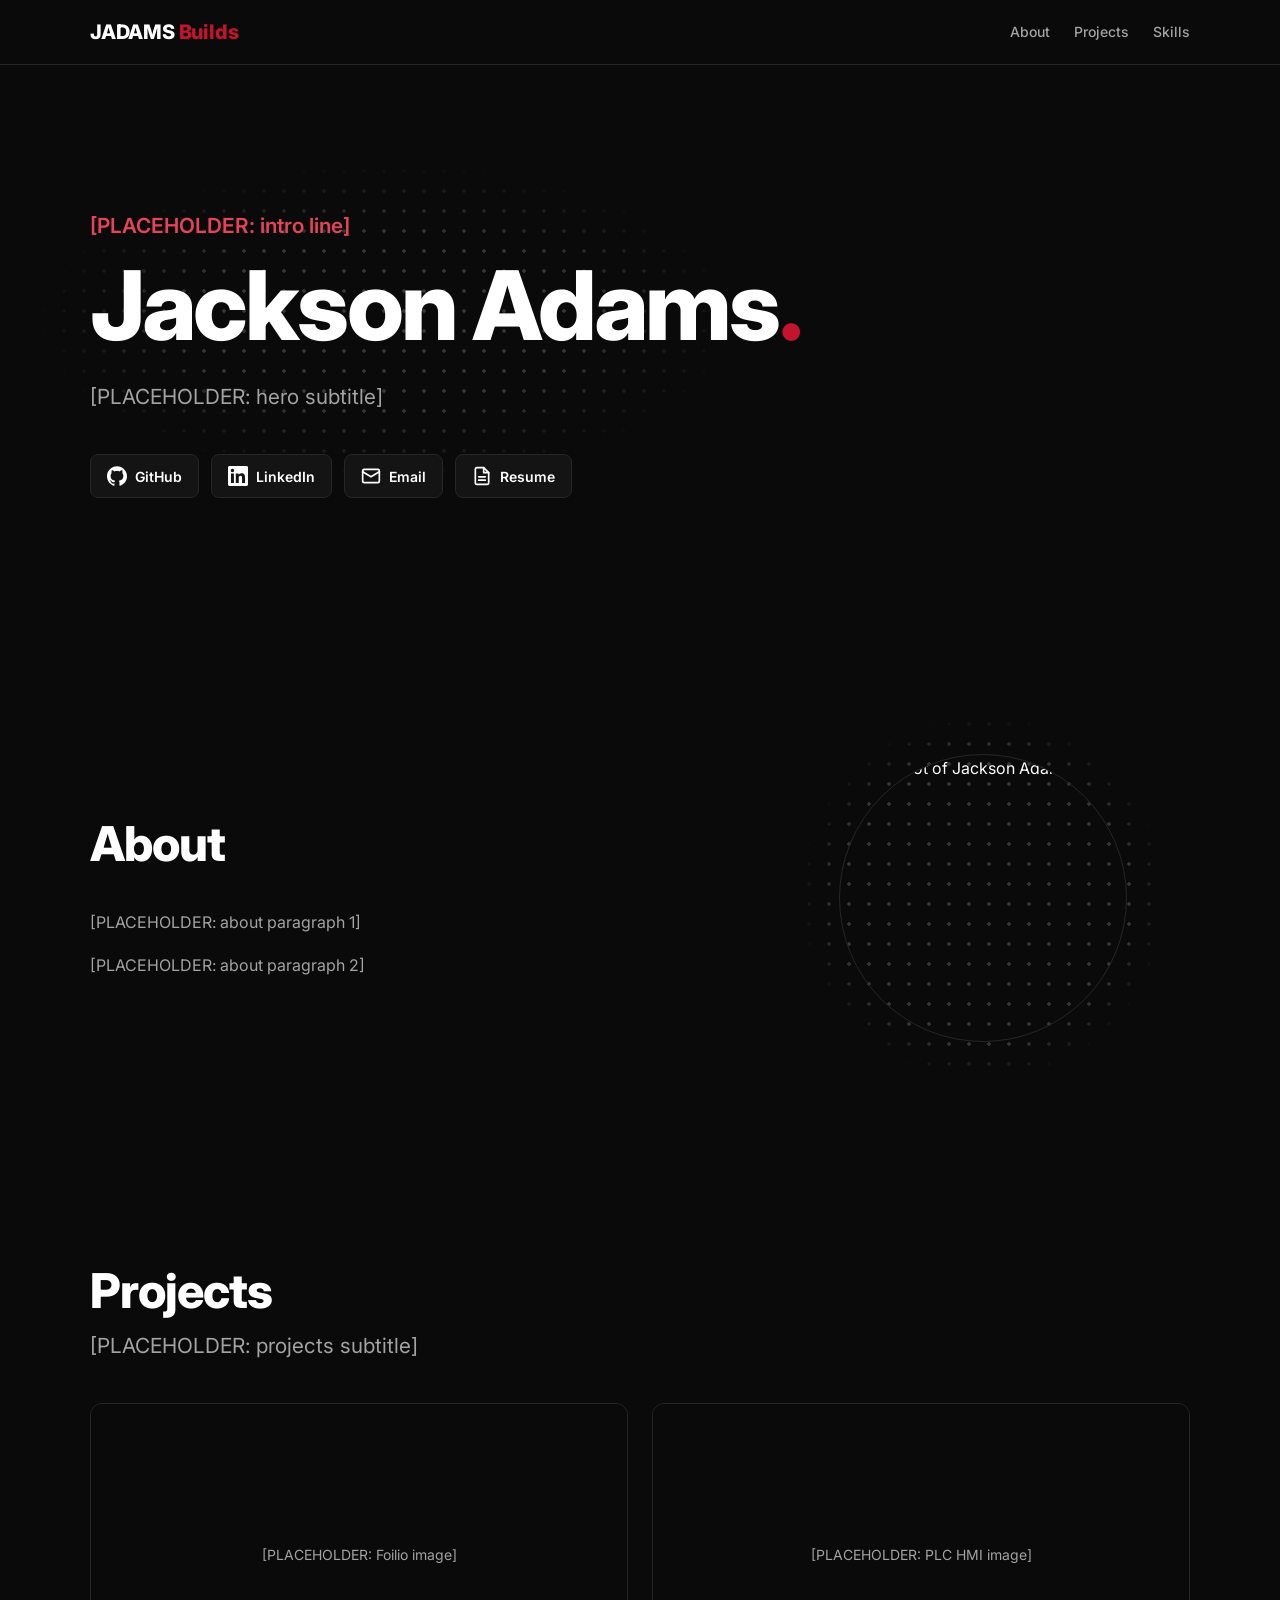
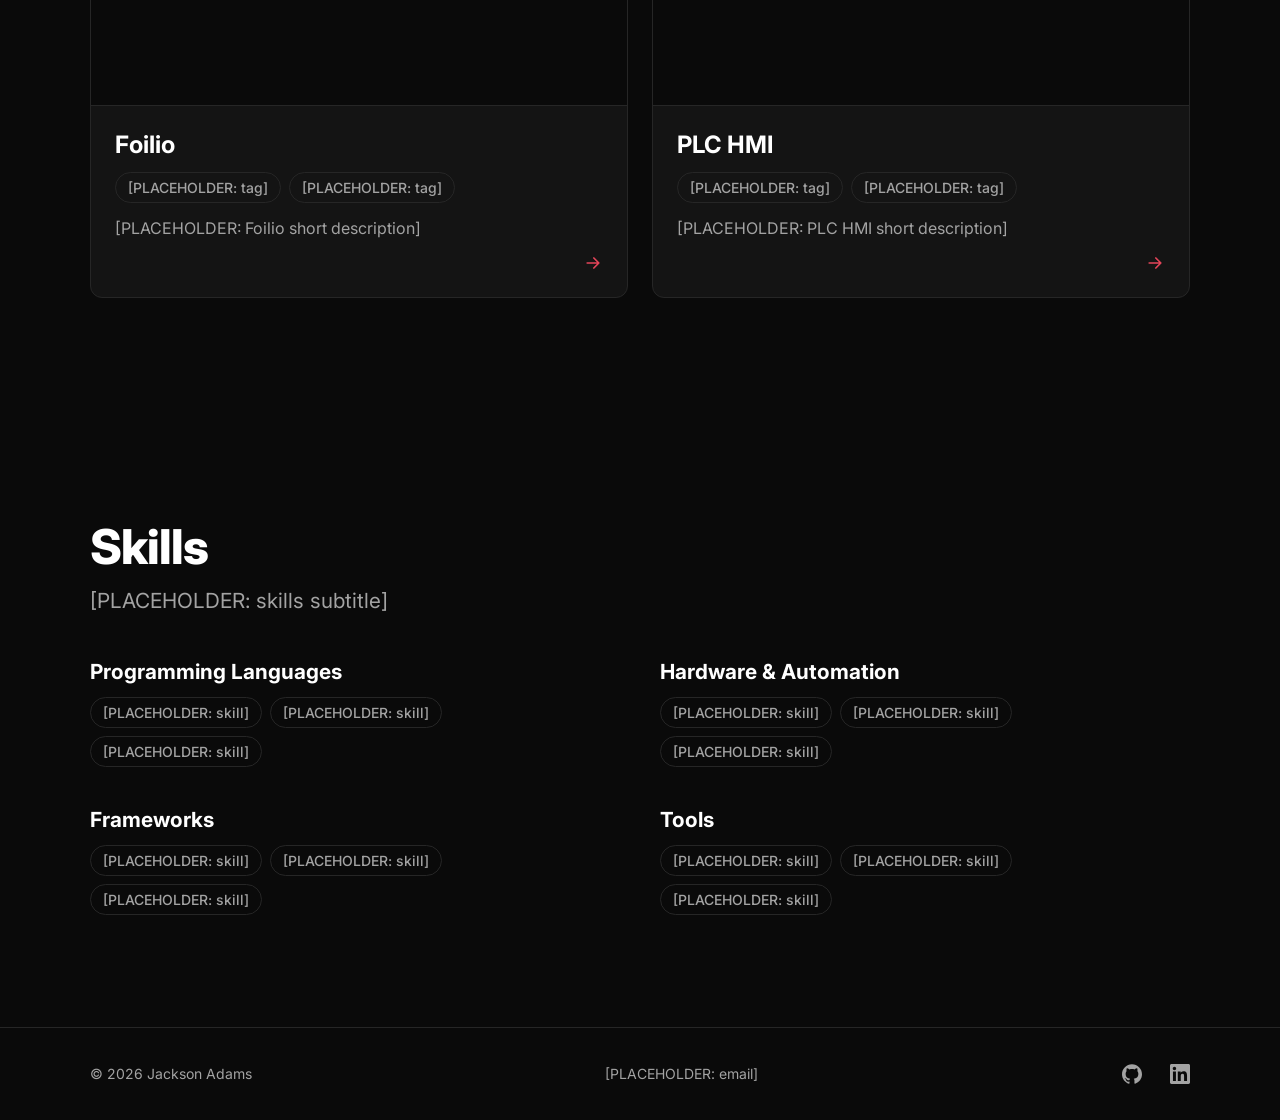
==== public/index.html @ 2dc42347 "Add site skeleton, design system, and CLAUDE.md Set up the portfolio skeleton in public/ (home page," ====
<!doctype html>
<html lang="en">
<head>
  <meta charset="utf-8">
  <meta name="viewport" content="width=device-width, initial-scale=1">
  <title>Jackson Adams | JADAMS Builds</title>
  <meta name="description" content="Portfolio of Jackson Adams: projects, skills, and contact links.">
  <meta name="theme-color" content="#0a0a0a">
  <link rel="icon" href="assets/favicon.svg" type="image/svg+xml">
  <link rel="preconnect" href="https://fonts.googleapis.com">
  <link rel="preconnect" href="https://fonts.gstatic.com" crossorigin>
  <link rel="stylesheet" href="https://fonts.googleapis.com/css2?family=Inter:wght@400;500;600;700;800&display=swap">
  <link rel="stylesheet" href="css/styles.css">
  <script src="js/main.js"></script>
</head>
<body>
  <svg class="icon-sprite" aria-hidden="true" xmlns="http://www.w3.org/2000/svg">
    <symbol id="icon-github" viewBox="0 0 24 24" fill="currentColor"><path d="M12 .297c-6.63 0-12 5.373-12 12 0 5.303 3.438 9.8 8.205 11.385.6.113.82-.258.82-.577 0-.285-.01-1.04-.015-2.04-3.338.724-4.042-1.61-4.042-1.61C4.422 18.07 3.633 17.7 3.633 17.7c-1.087-.744.084-.729.084-.729 1.205.084 1.838 1.236 1.838 1.236 1.07 1.835 2.809 1.305 3.495.998.108-.776.417-1.305.76-1.605-2.665-.3-5.466-1.332-5.466-5.93 0-1.31.465-2.38 1.235-3.22-.135-.303-.54-1.523.105-3.176 0 0 1.005-.322 3.3 1.23.96-.267 1.98-.399 3-.405 1.02.006 2.04.138 3 .405 2.28-1.552 3.285-1.23 3.285-1.23.645 1.653.24 2.873.12 3.176.765.84 1.23 1.91 1.23 3.22 0 4.61-2.805 5.625-5.475 5.92.42.36.81 1.096.81 2.22 0 1.606-.015 2.896-.015 3.286 0 .315.21.69.825.57C20.565 22.092 24 17.592 24 12.297c0-6.627-5.373-12-12-12"/></symbol>
    <symbol id="icon-linkedin" viewBox="0 0 24 24" fill="currentColor"><path d="M20.447 20.452h-3.554v-5.569c0-1.328-.027-3.037-1.852-3.037-1.853 0-2.136 1.445-2.136 2.939v5.667H9.351V9h3.414v1.561h.046c.477-.9 1.637-1.85 3.37-1.85 3.601 0 4.267 2.37 4.267 5.455v6.286zM5.337 7.433c-1.144 0-2.063-.926-2.063-2.065 0-1.138.92-2.063 2.063-2.063 1.14 0 2.064.925 2.064 2.063 0 1.139-.925 2.065-2.064 2.065zm1.782 13.019H3.555V9h3.564v11.452zM22.225 0H1.771C.792 0 0 .774 0 1.729v20.542C0 23.227.792 24 1.771 24h20.451C23.2 24 24 23.227 24 22.271V1.729C24 .774 23.2 0 22.222 0h.003z"/></symbol>
    <symbol id="icon-mail" viewBox="0 0 24 24" fill="none" stroke="currentColor" stroke-width="2" stroke-linecap="round" stroke-linejoin="round"><rect x="2" y="4" width="20" height="16" rx="2"/><path d="m22 7-10 6L2 7"/></symbol>
    <symbol id="icon-file" viewBox="0 0 24 24" fill="none" stroke="currentColor" stroke-width="2" stroke-linecap="round" stroke-linejoin="round"><path d="M14 2H6a2 2 0 0 0-2 2v16a2 2 0 0 0 2 2h12a2 2 0 0 0 2-2V8z"/><path d="M14 2v6h6M8 13h8M8 17h8"/></symbol>
    <symbol id="icon-arrow" viewBox="0 0 24 24" fill="none" stroke="currentColor" stroke-width="2" stroke-linecap="round" stroke-linejoin="round"><path d="M5 12h14M13 6l6 6-6 6"/></symbol>
    <symbol id="icon-menu" viewBox="0 0 24 24" fill="none" stroke="currentColor" stroke-width="2" stroke-linecap="round"><path d="M3 6h18M3 12h18M3 18h18"/></symbol>
    <symbol id="icon-close" viewBox="0 0 24 24" fill="none" stroke="currentColor" stroke-width="2" stroke-linecap="round"><path d="M5 5l14 14M19 5L5 19"/></symbol>
  </svg>

  <a class="skip-link" href="#main">Skip to content</a>

  <header class="site-header">
    <div class="container site-header__inner">
      <a class="wordmark" href="#hero">JADAMS <span class="wordmark__accent">Builds</span></a>
      <button class="menu-toggle" type="button" aria-label="Menu" aria-expanded="false" aria-controls="site-nav">
        <svg class="icon menu-toggle__open" aria-hidden="true"><use href="#icon-menu"/></svg>
        <svg class="icon menu-toggle__close" aria-hidden="true"><use href="#icon-close"/></svg>
      </button>
      <nav class="site-nav" id="site-nav" aria-label="Primary">
        <ul class="site-nav__list">
          <li><a class="site-nav__link" href="#about">About</a></li>
          <li><a class="site-nav__link" href="#projects">Projects</a></li>
          <li><a class="site-nav__link" href="#skills">Skills</a></li>
        </ul>
      </nav>
    </div>
  </header>

  <main id="main">
    <section class="hero" id="hero">
      <div class="container hero__inner">
        <div class="dots dots--pulse hero__dots" aria-hidden="true"></div>
        <p class="hero__intro">[PLACEHOLDER: intro line]</p>
        <h1 class="hero__name">Jackson Adams<span class="hero__period">.</span></h1>
        <p class="hero__subtitle">[PLACEHOLDER: hero subtitle]</p>
        <div class="button-row">
          <a class="btn" href="#PLACEHOLDER-github-url"><svg class="icon" aria-hidden="true"><use href="#icon-github"/></svg>GitHub</a>
          <a class="btn" href="#PLACEHOLDER-linkedin-url"><svg class="icon" aria-hidden="true"><use href="#icon-linkedin"/></svg>LinkedIn</a>
          <a class="btn" href="#PLACEHOLDER-email"><svg class="icon" aria-hidden="true"><use href="#icon-mail"/></svg>Email</a>
          <a class="btn" href="assets/resume.pdf"><svg class="icon" aria-hidden="true"><use href="#icon-file"/></svg>Resume</a>
        </div>
      </div>
    </section>

    <section class="section" id="about">
      <div class="container about">
        <div class="reveal">
          <div class="section-heading">
            <h2 class="section-heading__title">About</h2>
          </div>
          <div class="prose">
            <p>[PLACEHOLDER: about paragraph 1]</p>
            <p>[PLACEHOLDER: about paragraph 2]</p>
          </div>
        </div>
        <div class="headshot reveal">
          <div class="dots dots--pulse headshot__dots" aria-hidden="true"></div>
          <img class="headshot__image" src="assets/headshot.jpg" alt="Headshot of Jackson Adams" width="800" height="800">
        </div>
      </div>
    </section>

    <section class="section" id="projects">
      <div class="container">
        <div class="section-heading reveal">
          <h2 class="section-heading__title">Projects</h2>
          <p class="section-heading__subtitle">[PLACEHOLDER: projects subtitle]</p>
        </div>
        <ul class="card-grid">
          <li class="reveal">
            <a class="card" href="projects/foilio.html">
              <div class="card__media">[PLACEHOLDER: Foilio image]</div>
              <div class="card__body">
                <h3 class="card__title">Foilio</h3>
                <div class="tag-list">
                  <span class="tag">[PLACEHOLDER: tag]</span>
                  <span class="tag">[PLACEHOLDER: tag]</span>
                </div>
                <p class="card__description">[PLACEHOLDER: Foilio short description]</p>
                <svg class="icon card__arrow" aria-hidden="true"><use href="#icon-arrow"/></svg>
              </div>
            </a>
          </li>
          <li class="reveal">
            <a class="card" href="projects/plc-hmi.html">
              <div class="card__media">[PLACEHOLDER: PLC HMI image]</div>
              <div class="card__body">
                <h3 class="card__title">PLC HMI</h3>
                <div class="tag-list">
                  <span class="tag">[PLACEHOLDER: tag]</span>
                  <span class="tag">[PLACEHOLDER: tag]</span>
                </div>
                <p class="card__description">[PLACEHOLDER: PLC HMI short description]</p>
                <svg class="icon card__arrow" aria-hidden="true"><use href="#icon-arrow"/></svg>
              </div>
            </a>
          </li>
        </ul>
      </div>
    </section>

    <section class="section" id="skills">
      <div class="container">
        <div class="section-heading reveal">
          <h2 class="section-heading__title">Skills</h2>
          <p class="section-heading__subtitle">[PLACEHOLDER: skills subtitle]</p>
        </div>
        <div class="skills-grid">
          <div class="reveal">
            <h3 class="skill-group__title">Programming Languages</h3>
            <div class="tag-list">
              <span class="tag">[PLACEHOLDER: skill]</span>
              <span class="tag">[PLACEHOLDER: skill]</span>
              <span class="tag">[PLACEHOLDER: skill]</span>
            </div>
          </div>
          <div class="reveal">
            <h3 class="skill-group__title">Hardware &amp; Automation</h3>
            <div class="tag-list">
              <span class="tag">[PLACEHOLDER: skill]</span>
              <span class="tag">[PLACEHOLDER: skill]</span>
              <span class="tag">[PLACEHOLDER: skill]</span>
            </div>
          </div>
          <div class="reveal">
            <h3 class="skill-group__title">Frameworks</h3>
            <div class="tag-list">
              <span class="tag">[PLACEHOLDER: skill]</span>
              <span class="tag">[PLACEHOLDER: skill]</span>
              <span class="tag">[PLACEHOLDER: skill]</span>
            </div>
          </div>
          <div class="reveal">
            <h3 class="skill-group__title">Tools</h3>
            <div class="tag-list">
              <span class="tag">[PLACEHOLDER: skill]</span>
              <span class="tag">[PLACEHOLDER: skill]</span>
              <span class="tag">[PLACEHOLDER: skill]</span>
            </div>
          </div>
        </div>
      </div>
    </section>
  </main>

  <footer class="site-footer">
    <div class="container site-footer__inner">
      <p>&copy; 2026 Jackson Adams</p>
      <a href="#PLACEHOLDER-email">[PLACEHOLDER: email]</a>
      <div class="site-footer__social">
        <a href="#PLACEHOLDER-github-url" aria-label="GitHub"><svg class="icon" aria-hidden="true"><use href="#icon-github"/></svg></a>
        <a href="#PLACEHOLDER-linkedin-url" aria-label="LinkedIn"><svg class="icon" aria-hidden="true"><use href="#icon-linkedin"/></svg></a>
      </div>
    </div>
  </footer>
</body>
</html>
---- public/css/styles.css ----
/* ==========================================================================
   Design tokens: change the whole theme from this block.
   ========================================================================== */
:root {
  color-scheme: dark;

  /* Color */
  --color-bg: #0a0a0a;
  --color-surface: #141414;
  --color-border: #262626;
  --color-text: #ffffff;
  --color-muted: #a3a3a3;
  --color-accent: #c3142d;        /* Miami red: large text, borders, glows */
  --color-accent-light: #e34459;  /* Small red text: 4.94:1 on bg, 4.59:1 on surface */
  --color-accent-glow: rgb(195 20 45 / 0.35);
  --color-dot: rgb(255 255 255 / 0.18);
  --color-overlay: rgb(0 0 0 / 0.92);

  /* Type */
  --font-sans: "Inter", system-ui, -apple-system, "Segoe UI", Roboto, sans-serif;
  --weight-body: 400;
  --weight-medium: 500;
  --weight-semibold: 600;
  --weight-bold: 700;
  --weight-black: 800;
  --text-sm: 0.875rem;
  --text-base: 1rem;
  --text-lg: clamp(1.125rem, 1.05rem + 0.35vw, 1.3rem);
  --text-xl: clamp(1.25rem, 1.15rem + 0.45vw, 1.5rem);
  --text-2xl: clamp(2rem, 1.5rem + 2.2vw, 3rem);
  --text-3xl: clamp(2.5rem, 1.7rem + 3.4vw, 4rem);
  --text-hero: clamp(3rem, 1.45rem + 6.62vw, 6rem); /* 3rem at 375px, 6rem at 1100px */
  --leading-tight: 1.05;
  --leading-body: 1.65;

  /* Spacing */
  --space-1: 0.25rem;
  --space-2: 0.5rem;
  --space-3: 0.75rem;
  --space-4: 1rem;
  --space-5: 1.5rem;
  --space-6: 2.5rem;
  --space-7: 4rem;
  --space-8: 6rem;
  --section-padding: clamp(4rem, 3rem + 5vw, 7rem);
  --max-width: 1100px;
  --gutter: var(--space-5);
  --header-height: 4rem;

  /* Shape */
  --radius-card: 12px;
  --radius-button: 8px;
  --radius-pill: 999px;

  /* Motion */
  --duration: 250ms;
  --transition: var(--duration) ease;
}

/* ==========================================================================
   Base
   ========================================================================== */
*,
*::before,
*::after {
  box-sizing: border-box;
}

html {
  background: var(--color-bg);
  scroll-behavior: smooth;
  scroll-padding-top: calc(var(--header-height) + var(--space-4));
  -webkit-text-size-adjust: 100%;
}

body {
  margin: 0;
  background: var(--color-bg);
  color: var(--color-text);
  font-family: var(--font-sans);
  font-size: var(--text-base);
  font-weight: var(--weight-body);
  line-height: var(--leading-body);
  -webkit-font-smoothing: antialiased;
}

h1,
h2,
h3,
p,
ul,
figure {
  margin: 0;
}

h1,
h2 {
  font-weight: var(--weight-black);
  line-height: var(--leading-tight);
  letter-spacing: -0.02em;
}

h3 {
  font-weight: var(--weight-bold);
  line-height: 1.25;
}

ul {
  padding: 0;
  list-style: none;
}

img,
svg {
  display: block;
  max-width: 100%;
}

img {
  height: auto;
}

a {
  color: inherit;
  text-decoration: none;
}

button {
  font: inherit;
  color: inherit;
}

:focus-visible {
  outline: 2px solid var(--color-accent-light);
  outline-offset: 2px;
}

.container {
  width: 100%;
  max-width: calc(var(--max-width) + 2 * var(--gutter));
  margin-inline: auto;
  padding-inline: var(--gutter);
}

.section {
  padding-block: var(--section-padding);
}

.prose {
  max-width: 65ch;
  color: var(--color-muted);
}

.prose > * + * {
  margin-top: var(--space-4);
}

.icon {
  flex: none;
  width: 1.25rem;
  height: 1.25rem;
}

.icon-sprite {
  display: none;
}

.skip-link {
  position: absolute;
  top: var(--space-2);
  left: var(--space-2);
  z-index: 200;
  padding: var(--space-2) var(--space-4);
  background: var(--color-surface);
  border-radius: var(--radius-button);
  transform: translateY(-200%);
}

.skip-link:focus {
  transform: none;
}

/* ==========================================================================
   Header
   ========================================================================== */
.site-header {
  position: sticky;
  top: 0;
  z-index: 50;
  background: var(--color-bg);
  border-bottom: 1px solid var(--color-border);
}

.site-header__inner {
  display: flex;
  flex-wrap: wrap;
  align-items: center;
  justify-content: space-between;
  column-gap: var(--space-5);
  min-height: var(--header-height);
}

/* 20px bold counts as large text, so the true brand red is legible here. */
.wordmark {
  font-size: 1.25rem;
  font-weight: var(--weight-black);
  letter-spacing: -0.01em;
  white-space: nowrap;
}

.wordmark__accent {
  color: var(--color-accent);
}

.site-nav__list {
  display: flex;
  gap: var(--space-5);
}

.site-nav__link {
  display: block;
  padding-block: var(--space-2);
  color: var(--color-muted);
  font-size: var(--text-sm);
  font-weight: var(--weight-medium);
  transition: color var(--transition);
}

.site-nav__link:hover {
  color: var(--color-text);
}

.menu-toggle {
  display: none;
  align-items: center;
  justify-content: center;
  width: 2.75rem;
  height: 2.75rem;
  margin-right: calc(-1 * var(--space-2));
  background: none;
  border: 0;
  border-radius: var(--radius-button);
  cursor: pointer;
}

.menu-toggle__close,
.menu-toggle[aria-expanded="true"] .menu-toggle__open {
  display: none;
}

.menu-toggle[aria-expanded="true"] .menu-toggle__close {
  display: block;
}

/* Collapsing needs JS to reopen, so it only applies when .js is set. */
@media (max-width: 719.98px) {
  .js .menu-toggle {
    display: inline-flex;
  }

  .js .site-nav {
    display: none;
    position: absolute;
    inset: 100% 0 auto;
    background: var(--color-bg);
    border-bottom: 1px solid var(--color-border);
  }

  .js .site-nav.is-open {
    display: block;
  }

  .js .site-nav__list {
    flex-direction: column;
    gap: 0;
    padding: var(--space-2) var(--gutter);
  }

  .js .site-nav__link {
    padding-block: var(--space-3);
    font-size: var(--text-base);
  }
}

/* ==========================================================================
   Footer
   ========================================================================== */
.site-footer {
  border-top: 1px solid var(--color-border);
  color: var(--color-muted);
  font-size: var(--text-sm);
}

.site-footer__inner {
  display: flex;
  flex-wrap: wrap;
  align-items: center;
  justify-content: space-between;
  gap: var(--space-3) var(--space-6);
  padding-block: var(--space-5);
}

.site-footer a {
  transition: color var(--transition);
}

.site-footer a:hover {
  color: var(--color-text);
}

.site-footer__social {
  display: flex;
  gap: var(--space-1);
  margin-right: calc(-1 * var(--space-3));
}

.site-footer__social a {
  display: inline-flex;
  align-items: center;
  justify-content: center;
  width: 2.75rem;
  height: 2.75rem;
}

/* ==========================================================================
   Buttons
   ========================================================================== */
.button-row {
  display: flex;
  flex-wrap: wrap;
  gap: var(--space-3);
}

.btn {
  display: inline-flex;
  align-items: center;
  gap: var(--space-2);
  min-height: 2.75rem;
  padding: var(--space-2) var(--space-4);
  background: var(--color-surface);
  border: 1px solid var(--color-border);
  border-radius: var(--radius-button);
  font-size: var(--text-sm);
  font-weight: var(--weight-semibold);
  transition: border-color var(--transition), background-color var(--transition);
}

.btn:hover {
  background: var(--color-border);
  border-color: var(--color-accent);
}

/* ==========================================================================
   Tags
   ========================================================================== */
.tag-list {
  display: flex;
  flex-wrap: wrap;
  gap: var(--space-2);
}

.tag {
  display: inline-block;
  padding: var(--space-1) var(--space-3);
  border: 1px solid var(--color-border);
  border-radius: var(--radius-pill);
  color: var(--color-muted);
  font-size: var(--text-sm);
  font-weight: var(--weight-medium);
  line-height: 1.5;
  transition: border-color var(--transition), color var(--transition);
}

.tag:hover {
  border-color: var(--color-accent);
  color: var(--color-text);
}

/* ==========================================================================
   Section heading
   ========================================================================== */
.section-heading {
  margin-bottom: var(--space-6);
}

.section-heading__title {
  font-size: var(--text-2xl);
}

.section-heading__subtitle {
  margin-top: var(--space-3);
  color: var(--color-muted);
  font-size: var(--text-lg);
}

/* ==========================================================================
   Dotted grid decoration
   ========================================================================== */
.dots {
  --dot-gap: 20px;
  --dot-fade-start: 55%;
  position: absolute;
  pointer-events: none;
  background-image: radial-gradient(circle at center, var(--color-dot) 1.5px, transparent 2px);
  background-size: var(--dot-gap) var(--dot-gap);
  -webkit-mask-image: radial-gradient(closest-side, #000 var(--dot-fade-start), transparent);
  mask-image: radial-gradient(closest-side, #000 var(--dot-fade-start), transparent);
}

/* The red layers tile at odd multiples of the gap, so they land on grid dots. */
.dots--pulse::before,
.dots--pulse::after {
  content: "";
  position: absolute;
  inset: 0;
  opacity: 0;
  background-image: radial-gradient(circle at center, var(--color-accent-light) 2px, transparent 2.5px);
  animation: dot-pulse 6s ease-in-out infinite;
}

.dots--pulse::before {
  background-size: calc(var(--dot-gap) * 7) calc(var(--dot-gap) * 5);
}

.dots--pulse::after {
  background-size: calc(var(--dot-gap) * 11) calc(var(--dot-gap) * 9);
  animation-delay: -3s;
}

@keyframes dot-pulse {
  0%,
  100% {
    opacity: 0.1;
  }

  50% {
    opacity: 1;
  }
}

/* ==========================================================================
   Hero
   ========================================================================== */
.hero {
  overflow: hidden;
  padding-block: clamp(5rem, 3rem + 9vw, 9rem);
}

.hero__inner {
  position: relative;
}

.hero__inner > :not(.dots) {
  position: relative;
}

.hero__dots {
  top: -3rem;
  left: -2rem;
  width: min(44rem, 100%);
  height: 20rem;
}

.hero__intro {
  margin-bottom: var(--space-3);
  color: var(--color-accent-light);
  font-size: var(--text-lg);
  font-weight: var(--weight-semibold);
}

.hero__name {
  font-size: var(--text-hero);
  letter-spacing: -0.03em;
}

.hero__period {
  color: var(--color-accent);
}

.hero__subtitle {
  max-width: 40rem;
  margin-block: var(--space-5) var(--space-6);
  color: var(--color-muted);
  font-size: var(--text-lg);
}

/* ==========================================================================
   About
   ========================================================================== */
.about {
  display: grid;
  gap: var(--space-7);
  align-items: center;
}

.headshot {
  position: relative;
  justify-self: center;
  width: min(100% - 2rem, 18rem); /* leaves room for the dots at narrow widths */
}

.headshot__dots {
  --dot-fade-start: 80%;
  inset: -2.5rem;
}

.headshot__image {
  position: relative;
  width: 100%;
  aspect-ratio: 1;
  border: 1px solid var(--color-border);
  border-radius: 50%;
  object-fit: cover;
}

@media (min-width: 800px) {
  .about {
    grid-template-columns: 1.5fr 1fr;
  }
}

/* ==========================================================================
   Project cards
   ========================================================================== */
.card-grid {
  display: grid;
  gap: var(--space-5);
}

@media (min-width: 720px) {
  .card-grid {
    grid-template-columns: repeat(2, minmax(0, 1fr));
  }
}

.card-grid > li {
  display: flex;
}

.card {
  display: flex;
  flex-direction: column;
  width: 100%;
  overflow: hidden;
  background: var(--color-surface);
  border: 1px solid var(--color-border);
  border-radius: var(--radius-card);
  transition: transform var(--transition), border-color var(--transition), box-shadow var(--transition);
}

.card:hover {
  transform: translateY(-4px);
  border-color: var(--color-accent);
  box-shadow: 0 12px 40px var(--color-accent-glow);
}

.card__media {
  display: grid;
  place-items: center;
  aspect-ratio: 16 / 9;
  padding: var(--space-4);
  background: var(--color-bg);
  border-bottom: 1px solid var(--color-border);
  color: var(--color-muted);
  font-size: var(--text-sm);
  text-align: center;
}

.card__media img {
  width: 100%;
  height: 100%;
  object-fit: cover;
}

.card__body {
  display: flex;
  flex: 1;
  flex-direction: column;
  gap: var(--space-3);
  padding: var(--space-5);
}

.card__title {
  font-size: var(--text-xl);
}

.card__description {
  flex: 1;
  color: var(--color-muted);
}

.card__arrow {
  align-self: flex-end;
  color: var(--color-accent-light);
  transition: transform var(--transition);
}

.card:hover .card__arrow {
  transform: translateX(4px);
}

/* ==========================================================================
   Skills
   ========================================================================== */
.skills-grid {
  display: grid;
  gap: var(--space-6);
}

@media (min-width: 720px) {
  .skills-grid {
    grid-template-columns: repeat(2, minmax(0, 1fr));
  }
}

.skill-group__title {
  margin-bottom: var(--space-3);
  font-size: var(--text-lg);
}

/* ==========================================================================
   Project pages
   ========================================================================== */
.back-link {
  display: inline-flex;
  align-items: center;
  gap: var(--space-2);
  min-height: 2.75rem;
  margin-bottom: var(--space-5);
  color: var(--color-accent-light);
  font-size: var(--text-sm);
  font-weight: var(--weight-semibold);
}

.back-link:hover {
  color: var(--color-text);
}

.back-link .icon {
  transform: rotate(180deg);
}

.project-intro {
  padding-block: var(--space-6) var(--space-6);
}

.project-intro__title {
  font-size: var(--text-3xl);
}

.project-intro__summary {
  max-width: 45rem;
  margin-block: var(--space-4) var(--space-5);
  color: var(--color-muted);
  font-size: var(--text-lg);
}

.project-intro .button-row {
  margin-top: var(--space-5);
}

.project-section {
  padding-block: var(--space-6);
}

.project-section:last-of-type {
  padding-bottom: var(--section-padding);
}

.project-section .section-heading {
  margin-bottom: var(--space-4);
}

/* ==========================================================================
   Media placeholder
   ========================================================================== */
.media-placeholder {
  display: grid;
  place-items: center;
  aspect-ratio: 16 / 9;
  padding: var(--space-4);
  background: var(--color-surface);
  border: 1px dashed var(--color-muted);
  border-radius: var(--radius-card);
  color: var(--color-muted);
  font-size: var(--text-sm);
  font-weight: var(--weight-medium);
  text-align: center;
}

/* ==========================================================================
   Gallery
   ========================================================================== */
.gallery {
  display: grid;
  gap: var(--space-5);
}

@media (min-width: 640px) {
  .gallery {
    grid-template-columns: repeat(2, minmax(0, 1fr));
  }
}

.gallery__item img {
  width: 100%;
  aspect-ratio: 16 / 9;
  border: 1px solid var(--color-border);
  border-radius: var(--radius-card);
  object-fit: cover;
}

.gallery__item figcaption {
  margin-top: var(--space-2);
  color: var(--color-muted);
  font-size: var(--text-sm);
}

/* ==========================================================================
   Table
   ========================================================================== */
.table-wrap {
  margin-top: var(--space-5);
  overflow-x: auto;
  border: 1px solid var(--color-border);
  border-radius: var(--radius-card);
}

.table {
  width: 100%;
  border-collapse: collapse;
  font-size: var(--text-sm);
}

.table caption {
  padding: var(--space-3) var(--space-4);
  color: var(--color-muted);
  text-align: left;
}

.table th,
.table td {
  padding: var(--space-3) var(--space-4);
  border-top: 1px solid var(--color-border);
  text-align: left;
  vertical-align: top;
}

.table thead th {
  background: var(--color-surface);
  font-weight: var(--weight-semibold);
}

.table tbody th {
  color: var(--color-accent-light);
  font-weight: var(--weight-bold);
}

.table td {
  color: var(--color-muted);
}

/* ==========================================================================
   Scroll reveal
   Hidden only when main.js has run, so content stays visible without JS.
   ========================================================================== */
.js .reveal {
  opacity: 0;
  transform: translateY(1.25rem);
  transition: opacity var(--transition), transform var(--transition);
}

.js .reveal.is-visible {
  opacity: 1;
  transform: none;
}

/* ==========================================================================
   Lightbox
   ========================================================================== */
.js img[data-lightbox] {
  cursor: zoom-in;
}

.lightbox {
  position: fixed;
  inset: 0;
  z-index: 100;
  display: grid;
  place-items: center;
  padding: var(--space-5);
  background: var(--color-overlay);
  cursor: zoom-out;
  opacity: 0;
  visibility: hidden;
  transition: opacity var(--transition), visibility 0s linear var(--duration);
}

.lightbox.is-open {
  opacity: 1;
  visibility: visible;
  transition: opacity var(--transition);
}

.lightbox:focus {
  outline: none;
}

.lightbox__image {
  width: min(100%, 1400px);
  max-height: 100%;
  border-radius: var(--radius-card);
  object-fit: contain;
}

/* ==========================================================================
   Reduced motion: turns off every animation and transition on the site.
   ========================================================================== */
@media (prefers-reduced-motion: reduce) {
  html {
    scroll-behavior: auto;
  }

  *,
  *::before,
  *::after {
    animation: none !important;
    transition: none !important;
  }

  .js .reveal {
    opacity: 1;
    transform: none;
  }

  .card:hover,
  .card:hover .card__arrow {
    transform: none;
  }
}
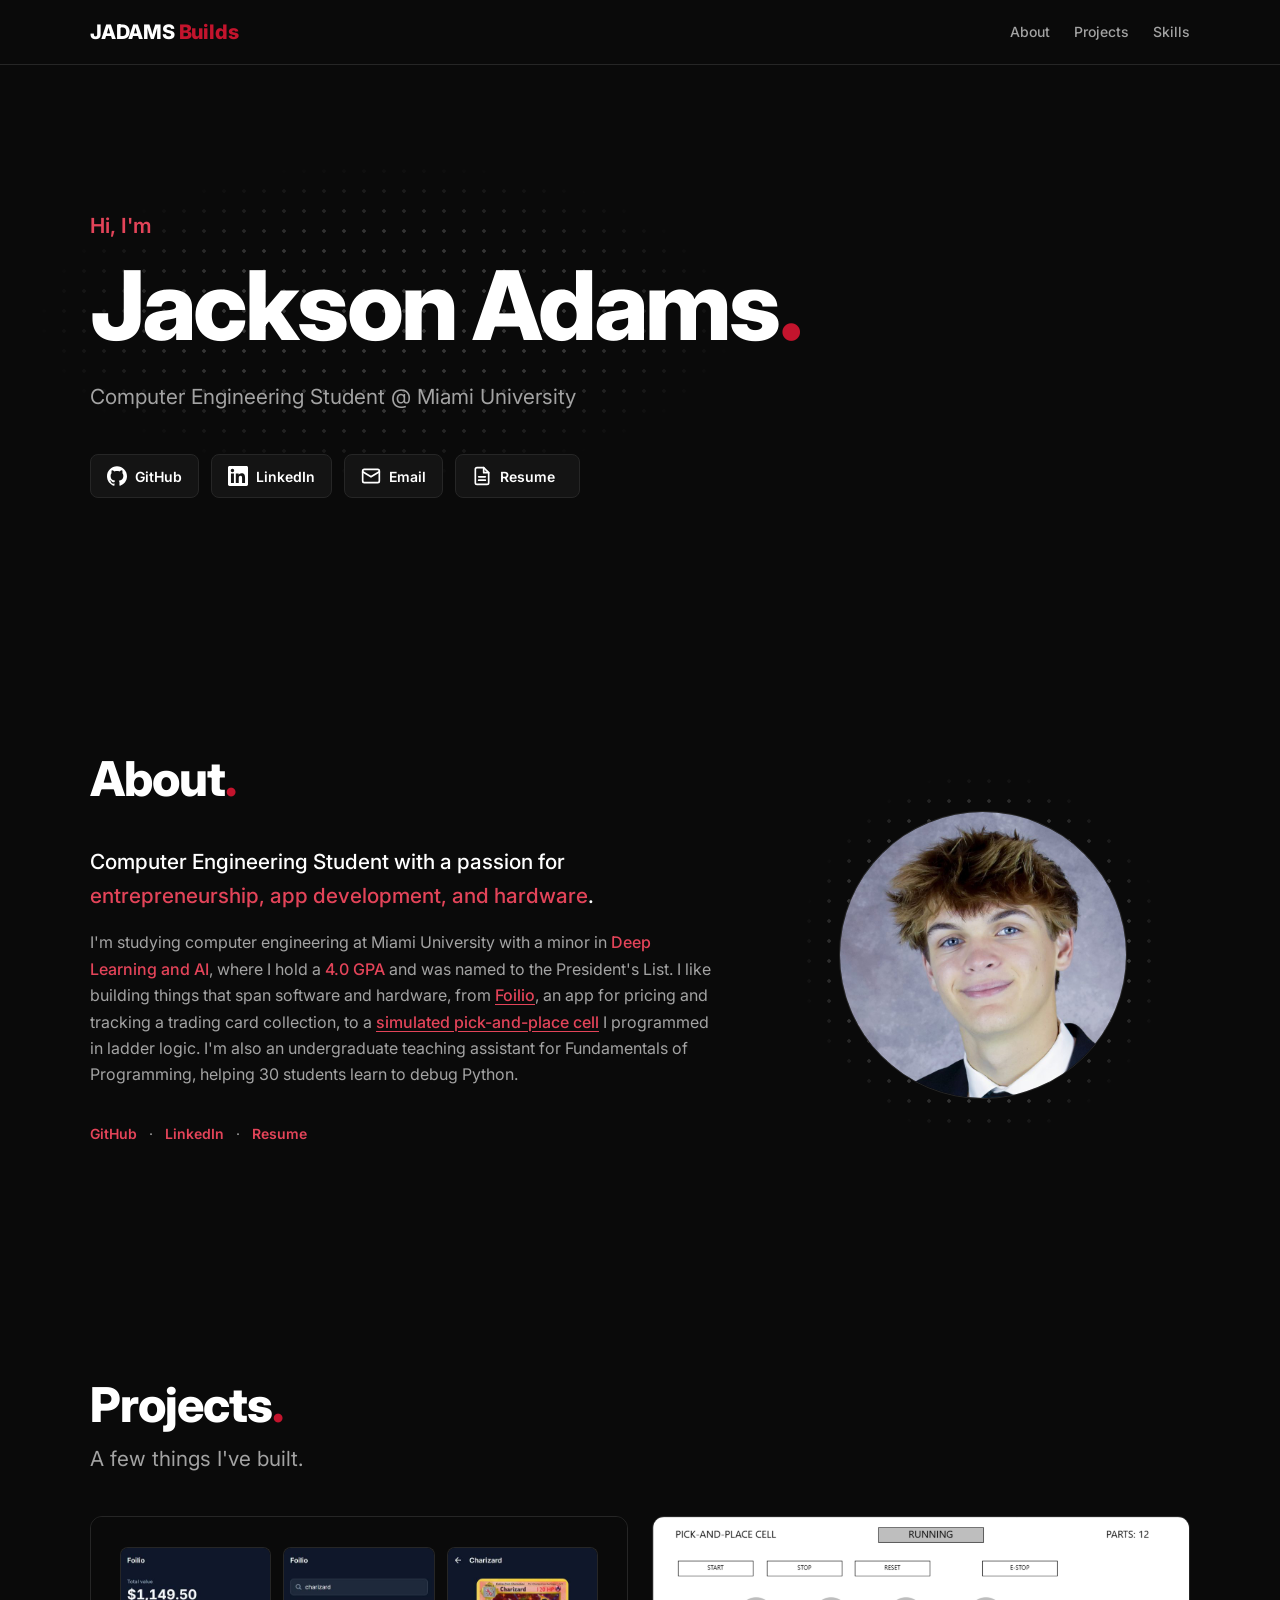
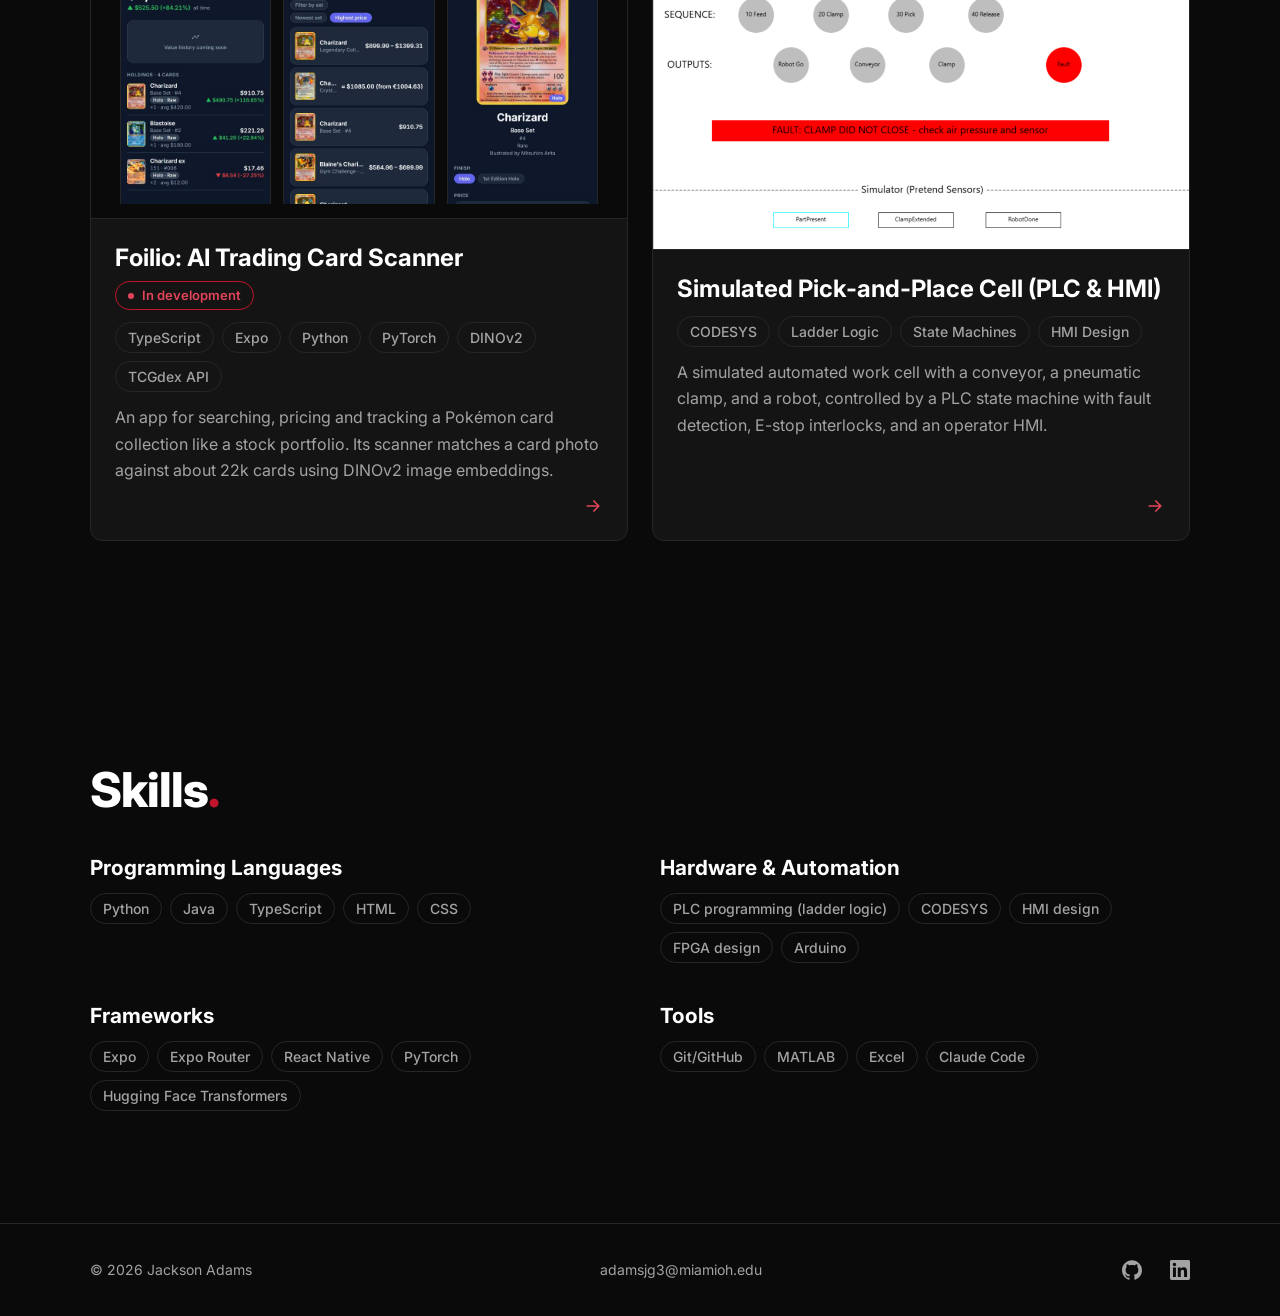
==== commit d5179bf1: "Add content pass: home, Foilio and PLC project pages Fill in the hero, about, projects and skills se" ====
--- a/public/index.html
+++ b/public/index.html
@@ -3,10 +3,23 @@
 <head>
   <meta charset="utf-8">
   <meta name="viewport" content="width=device-width, initial-scale=1">
-  <title>Jackson Adams | JADAMS Builds</title>
-  <meta name="description" content="Portfolio of Jackson Adams: projects, skills, and contact links.">
+  <title>Jackson Adams | Computer Engineering Student</title>
+  <meta name="description" content="Jackson Adams is a computer engineering student at Miami University building across software and hardware, from a trading card app to PLC control logic.">
   <meta name="theme-color" content="#0a0a0a">
+  <link rel="canonical" href="https://jadams-portfolio.web.app/">
   <link rel="icon" href="assets/favicon.svg" type="image/svg+xml">
+
+  <meta property="og:type" content="website">
+  <meta property="og:site_name" content="JADAMS Builds">
+  <meta property="og:title" content="Jackson Adams | Computer Engineering Student">
+  <meta property="og:description" content="Computer engineering student at Miami University building across software and hardware, from a trading card app to PLC control logic.">
+  <meta property="og:url" content="https://jadams-portfolio.web.app/">
+  <meta property="og:image" content="https://jadams-portfolio.web.app/assets/og-image.png">
+  <meta property="og:image:width" content="1200">
+  <meta property="og:image:height" content="630">
+  <meta property="og:image:alt" content="Jackson Adams, Computer Engineering Student at Miami University">
+  <meta name="twitter:card" content="summary_large_image">
+
   <link rel="preconnect" href="https://fonts.googleapis.com">
   <link rel="preconnect" href="https://fonts.gstatic.com" crossorigin>
   <link rel="stylesheet" href="https://fonts.googleapis.com/css2?family=Inter:wght@400;500;600;700;800&display=swap">
@@ -28,7 +41,7 @@
 
   <header class="site-header">
     <div class="container site-header__inner">
-      <a class="wordmark" href="#hero">JADAMS <span class="wordmark__accent">Builds</span></a>
+      <a class="wordmark" href="#hero" aria-label="JADAMS Builds, home">JADAMS <span class="wordmark__accent">Builds</span></a>
       <button class="menu-toggle" type="button" aria-label="Menu" aria-expanded="false" aria-controls="site-nav">
         <svg class="icon menu-toggle__open" aria-hidden="true"><use href="#icon-menu"/></svg>
         <svg class="icon menu-toggle__close" aria-hidden="true"><use href="#icon-close"/></svg>
@@ -47,14 +60,16 @@
     <section class="hero" id="hero">
       <div class="container hero__inner">
         <div class="dots dots--pulse hero__dots" aria-hidden="true"></div>
-        <p class="hero__intro">[PLACEHOLDER: intro line]</p>
-        <h1 class="hero__name">Jackson Adams<span class="hero__period">.</span></h1>
-        <p class="hero__subtitle">[PLACEHOLDER: hero subtitle]</p>
+        <p class="hero__intro">Hi, I'm</p>
+        <h1 class="hero__name">Jackson Adams<span class="period">.</span></h1>
+        <p class="hero__subtitle">Computer Engineering Student @ Miami University</p>
         <div class="button-row">
-          <a class="btn" href="#PLACEHOLDER-github-url"><svg class="icon" aria-hidden="true"><use href="#icon-github"/></svg>GitHub</a>
-          <a class="btn" href="#PLACEHOLDER-linkedin-url"><svg class="icon" aria-hidden="true"><use href="#icon-linkedin"/></svg>LinkedIn</a>
-          <a class="btn" href="#PLACEHOLDER-email"><svg class="icon" aria-hidden="true"><use href="#icon-mail"/></svg>Email</a>
-          <a class="btn" href="assets/resume.pdf"><svg class="icon" aria-hidden="true"><use href="#icon-file"/></svg>Resume</a>
+          <a class="btn" href="https://github.com/jgadams15"><svg class="icon" aria-hidden="true"><use href="#icon-github"/></svg>GitHub</a>
+          <a class="btn" href="https://www.linkedin.com/in/jackson-adams-miami/"><svg class="icon" aria-hidden="true"><use href="#icon-linkedin"/></svg>LinkedIn</a>
+          <a class="btn" href="mailto:adamsjg3@miamioh.edu"><svg class="icon" aria-hidden="true"><use href="#icon-mail"/></svg>Email</a>
+          <a class="btn" href="assets/resume.pdf" target="_blank" rel="noopener">
+            <svg class="icon" aria-hidden="true"><use href="#icon-file"/></svg>Resume<span class="visually-hidden"> (PDF, opens in a new tab)</span>
+          </a>
         </div>
       </div>
     </section>
@@ -63,16 +78,23 @@
       <div class="container about">
         <div class="reveal">
           <div class="section-heading">
-            <h2 class="section-heading__title">About</h2>
+            <h2 class="section-heading__title">About<span class="period">.</span></h2>
           </div>
           <div class="prose">
-            <p>[PLACEHOLDER: about paragraph 1]</p>
-            <p>[PLACEHOLDER: about paragraph 2]</p>
-          </div>
+            <p class="prose__lead">Computer Engineering Student with a passion for <span class="highlight">entrepreneurship, app development, and hardware</span>.</p>
+            <p>I'm studying computer engineering at Miami University with a minor in <span class="highlight">Deep Learning and AI</span>, where I hold a <span class="highlight">4.0 GPA</span> and was named to the President's List. I like building things that span software and hardware, from <a class="text-link" href="projects/foilio.html">Foilio</a>, an app for pricing and tracking a trading card collection, to a <a class="text-link" href="projects/plc-hmi.html">simulated pick-and-place cell</a> I programmed in ladder logic. I'm also an undergraduate teaching assistant for Fundamentals of Programming, helping 30 students learn to debug Python.</p>
+          </div>
+          <p class="inline-links">
+            <a href="https://github.com/jgadams15">GitHub</a>
+            <span aria-hidden="true">·</span>
+            <a href="https://www.linkedin.com/in/jackson-adams-miami/">LinkedIn</a>
+            <span aria-hidden="true">·</span>
+            <a href="assets/resume.pdf" target="_blank" rel="noopener">Resume<span class="visually-hidden"> (PDF, opens in a new tab)</span></a>
+          </p>
         </div>
         <div class="headshot reveal">
           <div class="dots dots--pulse headshot__dots" aria-hidden="true"></div>
-          <img class="headshot__image" src="assets/headshot.jpg" alt="Headshot of Jackson Adams" width="800" height="800">
+          <img class="headshot__image" src="assets/headshot.jpg" alt="Headshot of Jackson Adams in a dark suit and tie" width="800" height="800" loading="lazy">
         </div>
       </div>
     </section>
@@ -80,34 +102,51 @@
     <section class="section" id="projects">
       <div class="container">
         <div class="section-heading reveal">
-          <h2 class="section-heading__title">Projects</h2>
-          <p class="section-heading__subtitle">[PLACEHOLDER: projects subtitle]</p>
+          <h2 class="section-heading__title">Projects<span class="period">.</span></h2>
+          <p class="section-heading__subtitle">A few things I've built.</p>
         </div>
         <ul class="card-grid">
           <li class="reveal">
             <a class="card" href="projects/foilio.html">
-              <div class="card__media">[PLACEHOLDER: Foilio image]</div>
+              <div class="card__media card__media--phones">
+                <img src="assets/foilio/portfolio.png" alt="Foilio portfolio screen showing total value and gain/loss" width="390" height="670" loading="lazy">
+                <img src="assets/foilio/search.png" alt="Foilio search results for Charizard sorted by highest price" width="390" height="670" loading="lazy">
+                <img src="assets/foilio/card-detail.png" alt="Foilio card detail for Base Set Charizard with prices per finish" width="390" height="670" loading="lazy">
+              </div>
               <div class="card__body">
-                <h3 class="card__title">Foilio</h3>
+                <div class="card__header">
+                  <h3 class="card__title">Foilio: AI Trading Card Scanner</h3>
+                  <span class="tag tag--status">In development</span>
+                </div>
                 <div class="tag-list">
-                  <span class="tag">[PLACEHOLDER: tag]</span>
-                  <span class="tag">[PLACEHOLDER: tag]</span>
-                </div>
-                <p class="card__description">[PLACEHOLDER: Foilio short description]</p>
+                  <span class="tag">TypeScript</span>
+                  <span class="tag">Expo</span>
+                  <span class="tag">Python</span>
+                  <span class="tag">PyTorch</span>
+                  <span class="tag">DINOv2</span>
+                  <span class="tag">TCGdex API</span>
+                </div>
+                <p class="card__description">An app for searching, pricing and tracking a Pok&eacute;mon card collection like a stock portfolio. Its scanner matches a card photo against about 22k cards using DINOv2 image embeddings.</p>
                 <svg class="icon card__arrow" aria-hidden="true"><use href="#icon-arrow"/></svg>
               </div>
             </a>
           </li>
           <li class="reveal">
             <a class="card" href="projects/plc-hmi.html">
-              <div class="card__media">[PLACEHOLDER: PLC HMI image]</div>
+              <div class="card__media card__media--image">
+                <img src="assets/plc/hmi-fault.png" alt="Operator HMI for the pick-and-place cell showing a red clamp fault banner" width="2048" height="1267" loading="lazy">
+              </div>
               <div class="card__body">
-                <h3 class="card__title">PLC HMI</h3>
+                <div class="card__header">
+                  <h3 class="card__title">Simulated Pick-and-Place Cell (PLC &amp; HMI)</h3>
+                </div>
                 <div class="tag-list">
-                  <span class="tag">[PLACEHOLDER: tag]</span>
-                  <span class="tag">[PLACEHOLDER: tag]</span>
-                </div>
-                <p class="card__description">[PLACEHOLDER: PLC HMI short description]</p>
+                  <span class="tag">CODESYS</span>
+                  <span class="tag">Ladder Logic</span>
+                  <span class="tag">State Machines</span>
+                  <span class="tag">HMI Design</span>
+                </div>
+                <p class="card__description">A simulated automated work cell with a conveyor, a pneumatic clamp, and a robot, controlled by a PLC state machine with fault detection, E-stop interlocks, and an operator HMI.</p>
                 <svg class="icon card__arrow" aria-hidden="true"><use href="#icon-arrow"/></svg>
               </div>
             </a>
@@ -119,41 +158,47 @@
     <section class="section" id="skills">
       <div class="container">
         <div class="section-heading reveal">
-          <h2 class="section-heading__title">Skills</h2>
-          <p class="section-heading__subtitle">[PLACEHOLDER: skills subtitle]</p>
+          <h2 class="section-heading__title">Skills<span class="period">.</span></h2>
         </div>
         <div class="skills-grid">
           <div class="reveal">
             <h3 class="skill-group__title">Programming Languages</h3>
-            <div class="tag-list">
-              <span class="tag">[PLACEHOLDER: skill]</span>
-              <span class="tag">[PLACEHOLDER: skill]</span>
-              <span class="tag">[PLACEHOLDER: skill]</span>
-            </div>
+            <ul class="tag-list">
+              <li class="tag">Python</li>
+              <li class="tag">Java</li>
+              <li class="tag">TypeScript</li>
+              <li class="tag">HTML</li>
+              <li class="tag">CSS</li>
+            </ul>
           </div>
           <div class="reveal">
             <h3 class="skill-group__title">Hardware &amp; Automation</h3>
-            <div class="tag-list">
-              <span class="tag">[PLACEHOLDER: skill]</span>
-              <span class="tag">[PLACEHOLDER: skill]</span>
-              <span class="tag">[PLACEHOLDER: skill]</span>
-            </div>
+            <ul class="tag-list">
+              <li class="tag">PLC programming (ladder logic)</li>
+              <li class="tag">CODESYS</li>
+              <li class="tag">HMI design</li>
+              <li class="tag">FPGA design</li>
+              <li class="tag">Arduino</li>
+            </ul>
           </div>
           <div class="reveal">
             <h3 class="skill-group__title">Frameworks</h3>
-            <div class="tag-list">
-              <span class="tag">[PLACEHOLDER: skill]</span>
-              <span class="tag">[PLACEHOLDER: skill]</span>
-              <span class="tag">[PLACEHOLDER: skill]</span>
-            </div>
+            <ul class="tag-list">
+              <li class="tag">Expo</li>
+              <li class="tag">Expo Router</li>
+              <li class="tag">React Native</li>
+              <li class="tag">PyTorch</li>
+              <li class="tag">Hugging Face Transformers</li>
+            </ul>
           </div>
           <div class="reveal">
             <h3 class="skill-group__title">Tools</h3>
-            <div class="tag-list">
-              <span class="tag">[PLACEHOLDER: skill]</span>
-              <span class="tag">[PLACEHOLDER: skill]</span>
-              <span class="tag">[PLACEHOLDER: skill]</span>
-            </div>
+            <ul class="tag-list">
+              <li class="tag">Git/GitHub</li>
+              <li class="tag">MATLAB</li>
+              <li class="tag">Excel</li>
+              <li class="tag">Claude Code</li>
+            </ul>
           </div>
         </div>
       </div>
@@ -163,10 +208,10 @@
   <footer class="site-footer">
     <div class="container site-footer__inner">
       <p>&copy; 2026 Jackson Adams</p>
-      <a href="#PLACEHOLDER-email">[PLACEHOLDER: email]</a>
+      <a href="mailto:adamsjg3@miamioh.edu">adamsjg3@miamioh.edu</a>
       <div class="site-footer__social">
-        <a href="#PLACEHOLDER-github-url" aria-label="GitHub"><svg class="icon" aria-hidden="true"><use href="#icon-github"/></svg></a>
-        <a href="#PLACEHOLDER-linkedin-url" aria-label="LinkedIn"><svg class="icon" aria-hidden="true"><use href="#icon-linkedin"/></svg></a>
+        <a href="https://github.com/jgadams15" aria-label="GitHub"><svg class="icon" aria-hidden="true"><use href="#icon-github"/></svg></a>
+        <a href="https://www.linkedin.com/in/jackson-adams-miami/" aria-label="LinkedIn"><svg class="icon" aria-hidden="true"><use href="#icon-linkedin"/></svg></a>
       </div>
     </div>
   </footer>
--- a/public/css/styles.css
+++ b/public/css/styles.css
@@ -15,6 +15,7 @@
   --color-accent-glow: rgb(195 20 45 / 0.35);
   --color-dot: rgb(255 255 255 / 0.18);
   --color-overlay: rgb(0 0 0 / 0.92);
+  --color-paper: #ffffff;         /* light card behind white-background screenshots */
 
   /* Type */
   --font-sans: "Inter", system-ui, -apple-system, "Segoe UI", Roboto, sans-serif;
@@ -155,6 +156,33 @@
   margin-top: var(--space-4);
 }
 
+.prose__lead {
+  color: var(--color-text);
+  font-size: var(--text-lg);
+  font-weight: var(--weight-medium);
+}
+
+/* Readable by screen readers, invisible on screen. */
+.visually-hidden {
+  position: absolute;
+  width: 1px;
+  height: 1px;
+  overflow: hidden;
+  clip: rect(0 0 0 0);
+  white-space: nowrap;
+}
+
+code {
+  padding: 0.1em 0.35em;
+  background: var(--color-surface);
+  border: 1px solid var(--color-border);
+  border-radius: 4px;
+  color: var(--color-text);
+  font-family: ui-monospace, "Cascadia Code", Consolas, monospace;
+  font-size: 0.875em;
+  overflow-wrap: anywhere;
+}
+
 .icon {
   flex: none;
   width: 1.25rem;
@@ -218,6 +246,7 @@
 }
 
 .site-nav__link {
+  position: relative;
   display: block;
   padding-block: var(--space-2);
   color: var(--color-muted);
@@ -228,6 +257,25 @@
 
 .site-nav__link:hover {
   color: var(--color-text);
+}
+
+/* Thin red underline that draws in from the left on hover. */
+.site-nav__link::after {
+  content: "";
+  position: absolute;
+  right: 0;
+  bottom: 0.25rem;
+  left: 0;
+  height: 2px;
+  background: var(--color-accent);
+  transform: scaleX(0);
+  transform-origin: left;
+  transition: transform var(--transition);
+}
+
+.site-nav__link:hover::after,
+.site-nav__link:focus-visible::after {
+  transform: scaleX(1);
 }
 
 .menu-toggle {
@@ -280,6 +328,12 @@
     padding-block: var(--space-3);
     font-size: var(--text-base);
   }
+
+  .js .site-nav__link::after {
+    right: auto;
+    bottom: var(--space-2);
+    width: 2.5rem;
+  }
 }
 
 /* ==========================================================================
@@ -376,6 +430,80 @@
   color: var(--color-text);
 }
 
+/* Status badge: a tag variant with a red outline and a small dot. */
+.tag--status {
+  display: inline-flex;
+  align-items: center;
+  gap: var(--space-2);
+  border-color: var(--color-accent);
+  color: var(--color-accent-light);
+  font-size: 0.8125rem;
+  font-weight: var(--weight-semibold);
+}
+
+.tag--status::before {
+  content: "";
+  width: 0.4rem;
+  height: 0.4rem;
+  border-radius: 50%;
+  background: var(--color-accent-light);
+}
+
+.tag--status:hover {
+  color: var(--color-accent-light);
+}
+
+/* ==========================================================================
+   Inline text accents
+   ========================================================================== */
+.period {
+  color: var(--color-accent);
+}
+
+.highlight {
+  color: var(--color-accent-light);
+  font-weight: var(--weight-medium);
+}
+
+.text-link {
+  color: var(--color-accent-light);
+  font-weight: var(--weight-medium);
+  text-decoration: underline;
+  text-decoration-thickness: 1px;
+  text-underline-offset: 0.2em;
+  transition: color var(--transition);
+}
+
+.text-link:hover {
+  color: var(--color-text);
+}
+
+.inline-links {
+  display: flex;
+  flex-wrap: wrap;
+  align-items: center;
+  gap: var(--space-1) var(--space-3);
+  margin-top: var(--space-5);
+  font-size: var(--text-sm);
+}
+
+.inline-links a {
+  display: inline-flex;
+  align-items: center;
+  min-height: 2.75rem;
+  color: var(--color-accent-light);
+  font-weight: var(--weight-semibold);
+  transition: color var(--transition);
+}
+
+.inline-links a:hover {
+  color: var(--color-text);
+}
+
+.inline-links span {
+  color: var(--color-muted);
+}
+
 /* ==========================================================================
    Section heading
    ========================================================================== */
@@ -473,10 +601,6 @@
   letter-spacing: -0.03em;
 }
 
-.hero__period {
-  color: var(--color-accent);
-}
-
 .hero__subtitle {
   max-width: 40rem;
   margin-block: var(--space-5) var(--space-6);
@@ -572,6 +696,39 @@
   object-fit: cover;
 }
 
+/* A single screenshot filling the 16:9 frame. */
+.card__media--image {
+  padding: 0;
+}
+
+/* Several portrait phone screenshots side by side. */
+.card__media--phones {
+  display: flex;
+  justify-content: center;
+  gap: var(--space-3);
+  padding: var(--space-4) var(--space-4) 0;
+  overflow: hidden;
+}
+
+.card__media--phones img {
+  width: auto;
+  height: auto;
+  min-width: 0;
+  max-width: 30%;
+  object-fit: contain;
+  object-position: top;
+  border: 1px solid var(--color-border);
+  border-bottom: 0;
+  border-radius: var(--radius-button) var(--radius-button) 0 0;
+}
+
+.card__header {
+  display: flex;
+  flex-wrap: wrap;
+  align-items: center;
+  gap: var(--space-2) var(--space-3);
+}
+
 .card__body {
   display: flex;
   flex: 1;
@@ -648,11 +805,24 @@
   font-size: var(--text-3xl);
 }
 
+.project-intro__heading {
+  display: flex;
+  flex-wrap: wrap;
+  align-items: center;
+  gap: var(--space-3) var(--space-4);
+}
+
 .project-intro__summary {
   max-width: 45rem;
-  margin-block: var(--space-4) var(--space-5);
+  margin-block: var(--space-4) var(--space-3);
   color: var(--color-muted);
   font-size: var(--text-lg);
+}
+
+.project-intro__meta {
+  margin-bottom: var(--space-5);
+  color: var(--color-muted);
+  font-size: var(--text-sm);
 }
 
 .project-intro .button-row {
@@ -669,6 +839,100 @@
 
 .project-section .section-heading {
   margin-bottom: var(--space-4);
+}
+
+.project-section .table-wrap,
+.project-section .prose + .feature-list {
+  margin-top: var(--space-5);
+}
+
+/* Titled points (design decisions, lessons): heading + muted paragraph. */
+.feature-list {
+  display: grid;
+  gap: var(--space-5);
+  max-width: 65ch;
+}
+
+.feature-list h3 {
+  margin-bottom: var(--space-1);
+  font-size: var(--text-base);
+}
+
+.feature-list p {
+  color: var(--color-muted);
+}
+
+.note {
+  max-width: 65ch;
+  color: var(--color-muted);
+  font-size: var(--text-sm);
+}
+
+/* ==========================================================================
+   Figures: the large media spot under a project intro
+   ========================================================================== */
+.figure img,
+.figure video {
+  width: 100%;
+  border: 1px solid var(--color-border);
+  border-radius: var(--radius-card);
+}
+
+.figure video {
+  display: block;
+  height: auto;
+  background: var(--color-surface);
+}
+
+.figure + .figure {
+  margin-top: var(--space-6);
+}
+
+/* A portrait video (phone recording) stays phone-sized instead of full width. */
+.figure--portrait video {
+  max-width: 22rem;
+}
+
+.figure figcaption {
+  max-width: 65ch;
+  margin-top: var(--space-3);
+  color: var(--color-muted);
+  font-size: var(--text-sm);
+}
+
+/* White card so screenshots with a white background (HMI, ladder rungs) stay
+   readable on the dark page instead of glaring edge to edge. */
+.frame-light {
+  padding: clamp(var(--space-2), 2vw, var(--space-4));
+  background: var(--color-paper);
+  border: 1px solid var(--color-border);
+  border-radius: var(--radius-card);
+}
+
+.figure .frame-light img,
+.gallery .frame-light img {
+  border: 0;
+  border-radius: 0;
+}
+
+/* Row of portrait phone screenshots: 2 across on phones, 4 on wider screens. */
+.phone-row {
+  display: grid;
+  grid-template-columns: repeat(2, minmax(0, 1fr));
+  gap: var(--space-4);
+}
+
+@media (min-width: 720px) {
+  .phone-row {
+    grid-template-columns: repeat(4, minmax(0, 1fr));
+    gap: var(--space-5);
+  }
+}
+
+.phone-row img {
+  width: 100%;
+  border: 1px solid var(--color-border);
+  border-radius: var(--radius-card);
 }
 
 /* ==========================================================================
@@ -716,6 +980,32 @@
   font-size: var(--text-sm);
 }
 
+/* Uncropped images at their own aspect ratio (the default crops to 16:9). */
+.gallery--natural {
+  align-items: start;
+}
+
+.gallery--natural .gallery__item img {
+  aspect-ratio: auto;
+  object-fit: contain;
+}
+
+/* Very wide images (ladder rungs) take the full row so they stay legible. */
+.gallery__item--wide {
+  grid-column: 1 / -1;
+}
+
+/* Portrait phone screenshots: 2 across, 4 across from 720px. */
+.gallery--phones {
+  grid-template-columns: repeat(2, minmax(0, 1fr));
+}
+
+@media (min-width: 720px) {
+  .gallery--phones {
+    grid-template-columns: repeat(4, minmax(0, 1fr));
+  }
+}
+
 /* ==========================================================================
    Table
    ========================================================================== */
@@ -730,6 +1020,12 @@
   width: 100%;
   border-collapse: collapse;
   font-size: var(--text-sm);
+}
+
+/* Many-column tables keep readable columns and scroll inside .table-wrap
+   on narrow screens instead of squishing. */
+.table--wide {
+  min-width: 44rem;
 }
 
 .table caption {
@@ -754,6 +1050,7 @@
 .table tbody th {
   color: var(--color-accent-light);
   font-weight: var(--weight-bold);
+  white-space: nowrap;
 }
 
 .table td {
@@ -808,7 +1105,7 @@
 
 .lightbox__image {
   width: min(100%, 1400px);
-  max-height: 100%;
+  max-height: calc(100vh - 2 * var(--space-5));
   border-radius: var(--radius-card);
   object-fit: contain;
 }
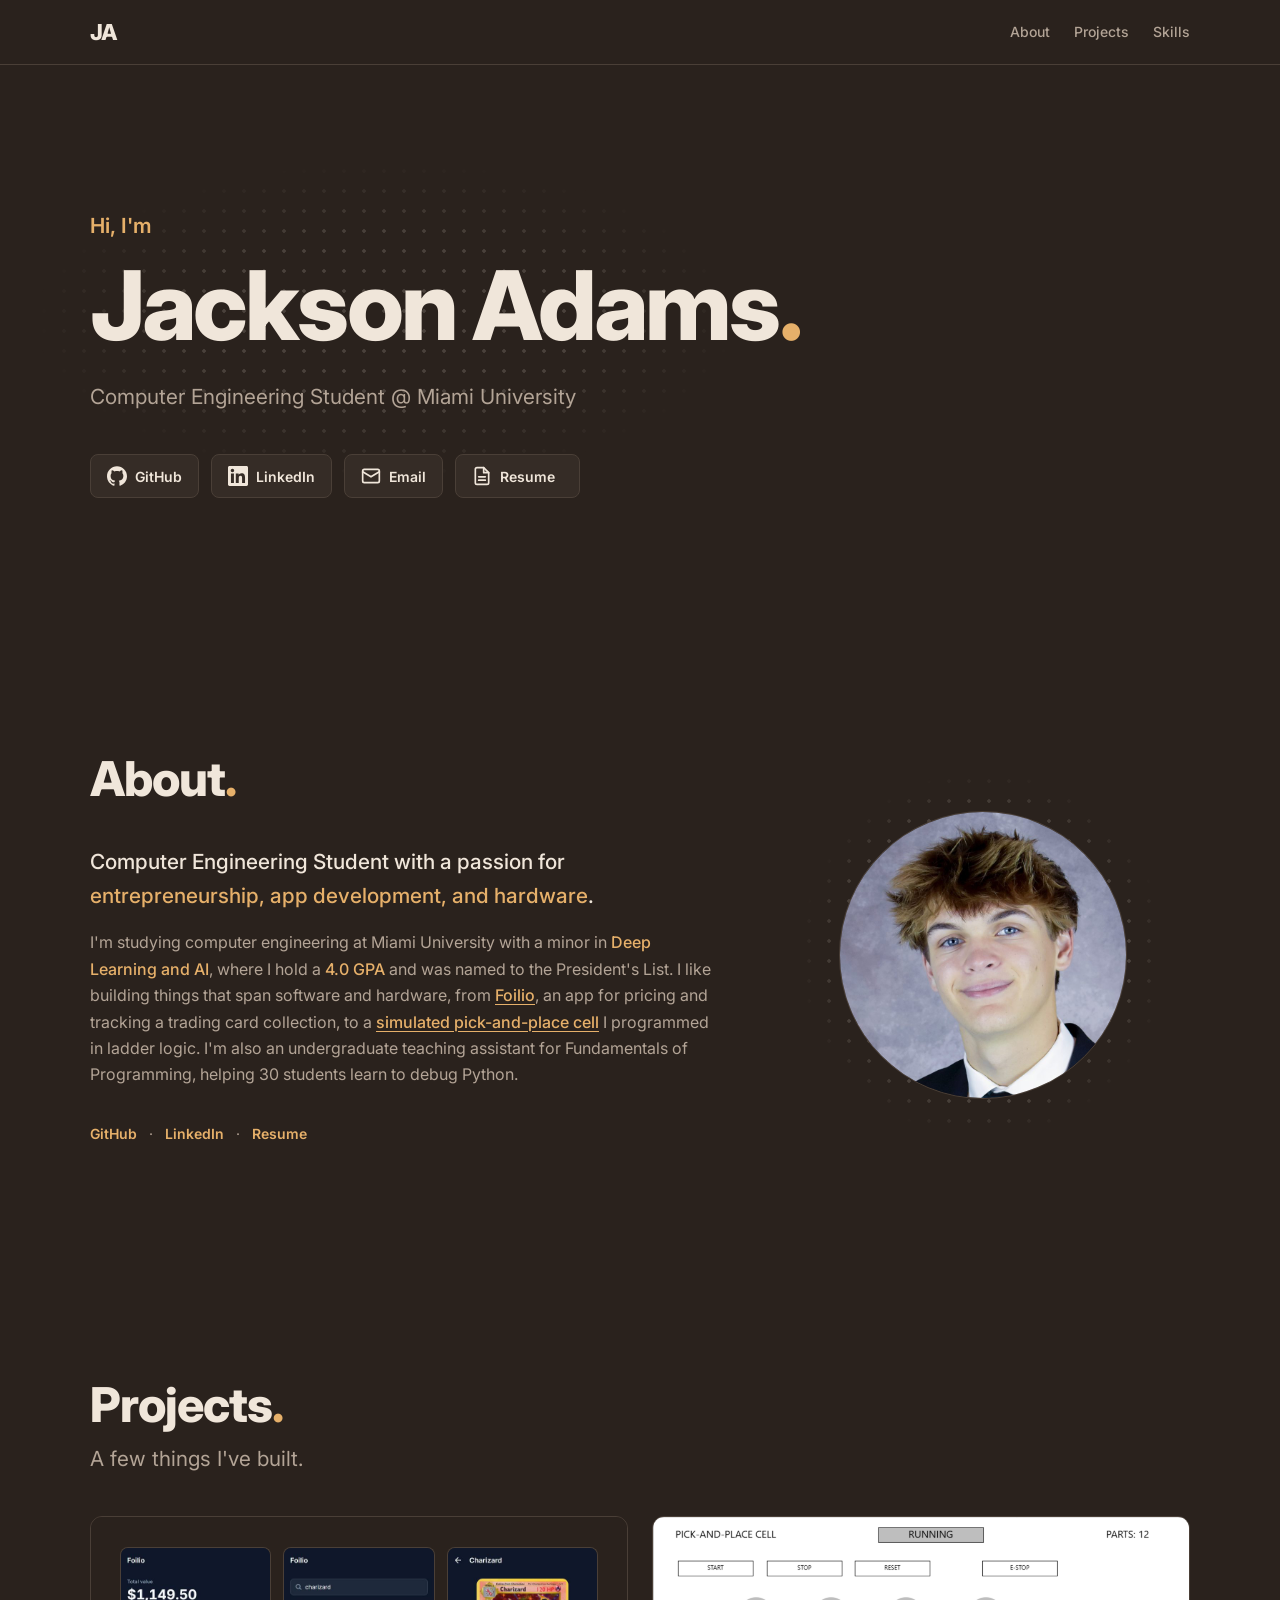
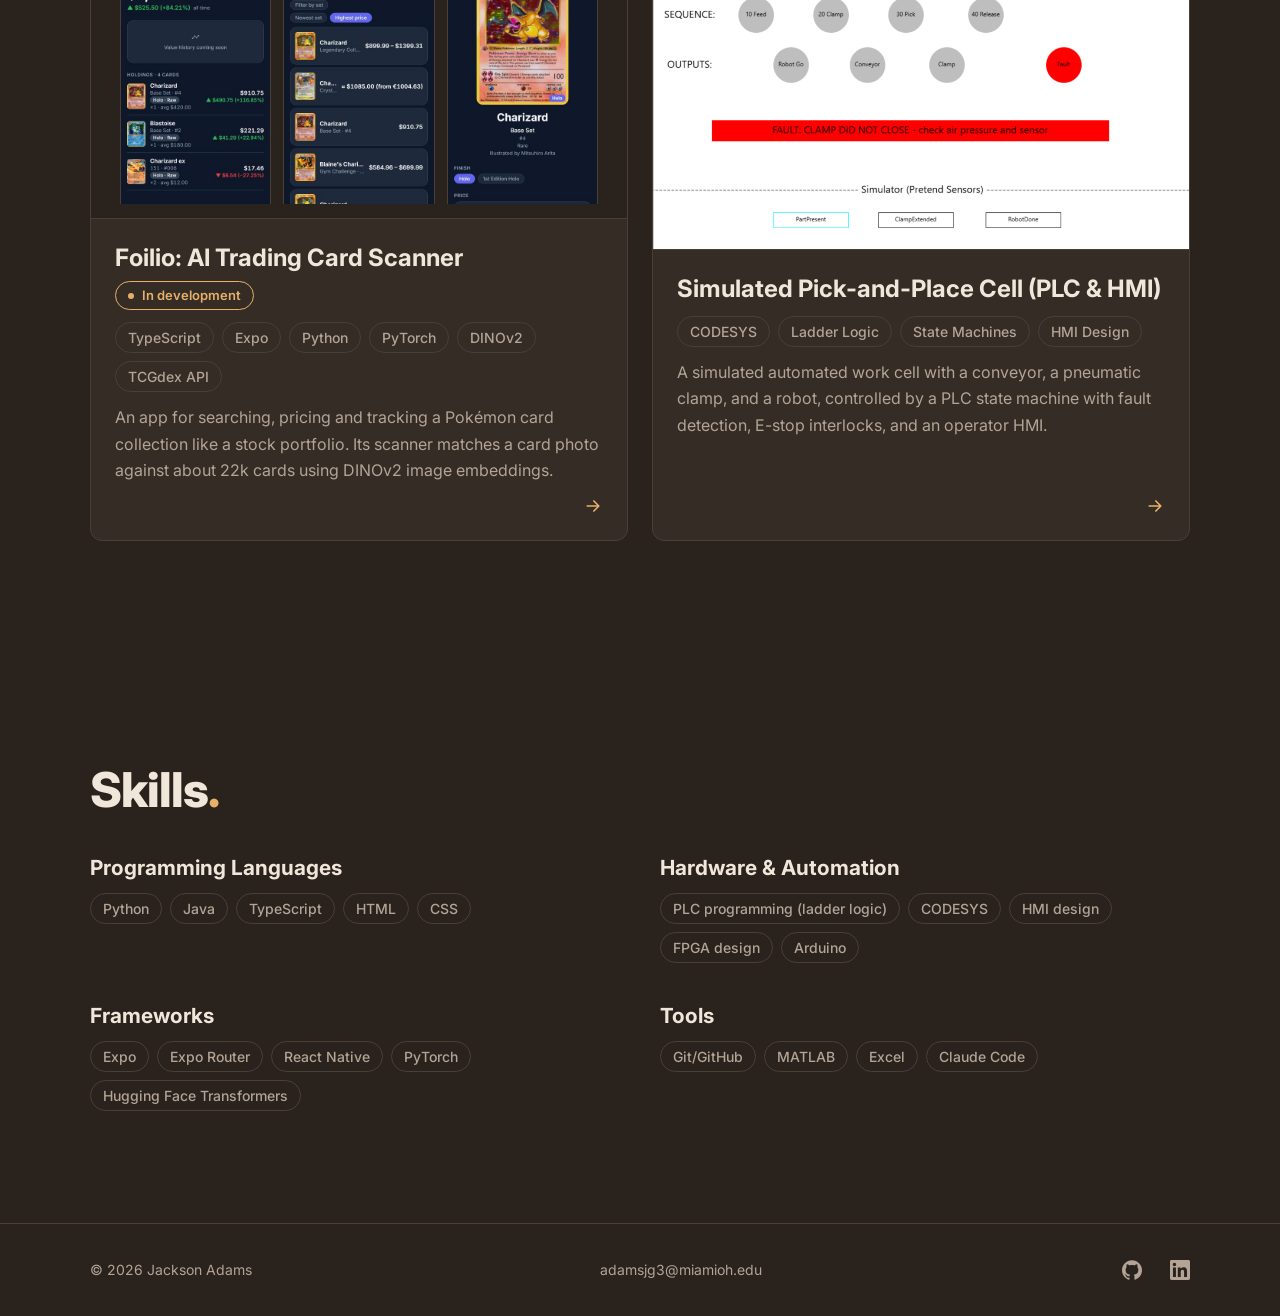
==== commit 4c90801a: "Switch to espresso and amber theme with a JA monogram Replace the black and Miami red palette with e" ====
--- a/public/index.html
+++ b/public/index.html
@@ -5,12 +5,12 @@
   <meta name="viewport" content="width=device-width, initial-scale=1">
   <title>Jackson Adams | Computer Engineering Student</title>
   <meta name="description" content="Jackson Adams is a computer engineering student at Miami University building across software and hardware, from a trading card app to PLC control logic.">
-  <meta name="theme-color" content="#0a0a0a">
+  <meta name="theme-color" content="#2a221d">
   <link rel="canonical" href="https://jadams-portfolio.web.app/">
   <link rel="icon" href="assets/favicon.svg" type="image/svg+xml">
 
   <meta property="og:type" content="website">
-  <meta property="og:site_name" content="JADAMS Builds">
+  <meta property="og:site_name" content="Jackson Adams">
   <meta property="og:title" content="Jackson Adams | Computer Engineering Student">
   <meta property="og:description" content="Computer engineering student at Miami University building across software and hardware, from a trading card app to PLC control logic.">
   <meta property="og:url" content="https://jadams-portfolio.web.app/">
@@ -41,7 +41,7 @@
 
   <header class="site-header">
     <div class="container site-header__inner">
-      <a class="wordmark" href="#hero" aria-label="JADAMS Builds, home">JADAMS <span class="wordmark__accent">Builds</span></a>
+      <a class="wordmark" href="#hero" aria-label="Jackson Adams, home">JA</a>
       <button class="menu-toggle" type="button" aria-label="Menu" aria-expanded="false" aria-controls="site-nav">
         <svg class="icon menu-toggle__open" aria-hidden="true"><use href="#icon-menu"/></svg>
         <svg class="icon menu-toggle__close" aria-hidden="true"><use href="#icon-close"/></svg>
--- a/public/css/styles.css
+++ b/public/css/styles.css
@@ -5,16 +5,16 @@
   color-scheme: dark;
 
   /* Color */
-  --color-bg: #0a0a0a;
-  --color-surface: #141414;
-  --color-border: #262626;
-  --color-text: #ffffff;
-  --color-muted: #a3a3a3;
-  --color-accent: #c3142d;        /* Miami red: large text, borders, glows */
-  --color-accent-light: #e34459;  /* Small red text: 4.94:1 on bg, 4.59:1 on surface */
-  --color-accent-glow: rgb(195 20 45 / 0.35);
-  --color-dot: rgb(255 255 255 / 0.18);
-  --color-overlay: rgb(0 0 0 / 0.92);
+  --color-bg: #2a221d;            /* espresso */
+  --color-surface: #352c26;       /* a step lighter: cards, buttons, table header */
+  --color-border: #4a3f37;        /* hairlines, button hover fill */
+  --color-text: #f0e6da;          /* cream: 12.67:1 on bg, 11.07:1 on surface */
+  --color-muted: #b3a496;         /* taupe: 6.44:1 on bg, 5.63:1 on surface */
+  --color-accent: #e6b06a;        /* amber: 8.02:1 on bg, 7.00:1 on surface */
+  --color-accent-light: #e6b06a;  /* same amber; kept as a token for small accent text */
+  --color-accent-glow: rgb(230 176 106 / 0.22);
+  --color-dot: rgb(240 230 218 / 0.16);
+  --color-overlay: rgb(20 16 13 / 0.94);
   --color-paper: #ffffff;         /* light card behind white-background screenshots */
 
   /* Type */
@@ -228,16 +228,12 @@
   min-height: var(--header-height);
 }
 
-/* 20px bold counts as large text, so the true brand red is legible here. */
+/* Minimal "JA" monogram. */
 .wordmark {
-  font-size: 1.25rem;
+  font-size: 1.375rem;
   font-weight: var(--weight-black);
-  letter-spacing: -0.01em;
+  letter-spacing: -0.04em;
   white-space: nowrap;
-}
-
-.wordmark__accent {
-  color: var(--color-accent);
 }
 
 .site-nav__list {
@@ -259,7 +255,7 @@
   color: var(--color-text);
 }
 
-/* Thin red underline that draws in from the left on hover. */
+/* Thin amber underline that draws in from the left on hover. */
 .site-nav__link::after {
   content: "";
   position: absolute;
@@ -430,7 +426,7 @@
   color: var(--color-text);
 }
 
-/* Status badge: a tag variant with a red outline and a small dot. */
+/* Status badge: a tag variant with an amber outline and a small dot. */
 .tag--status {
   display: inline-flex;
   align-items: center;
@@ -535,7 +531,7 @@
   mask-image: radial-gradient(closest-side, #000 var(--dot-fade-start), transparent);
 }
 
-/* The red layers tile at odd multiples of the gap, so they land on grid dots. */
+/* The amber layers tile at odd multiples of the gap, so they land on grid dots. */
 .dots--pulse::before,
 .dots--pulse::after {
   content: "";
